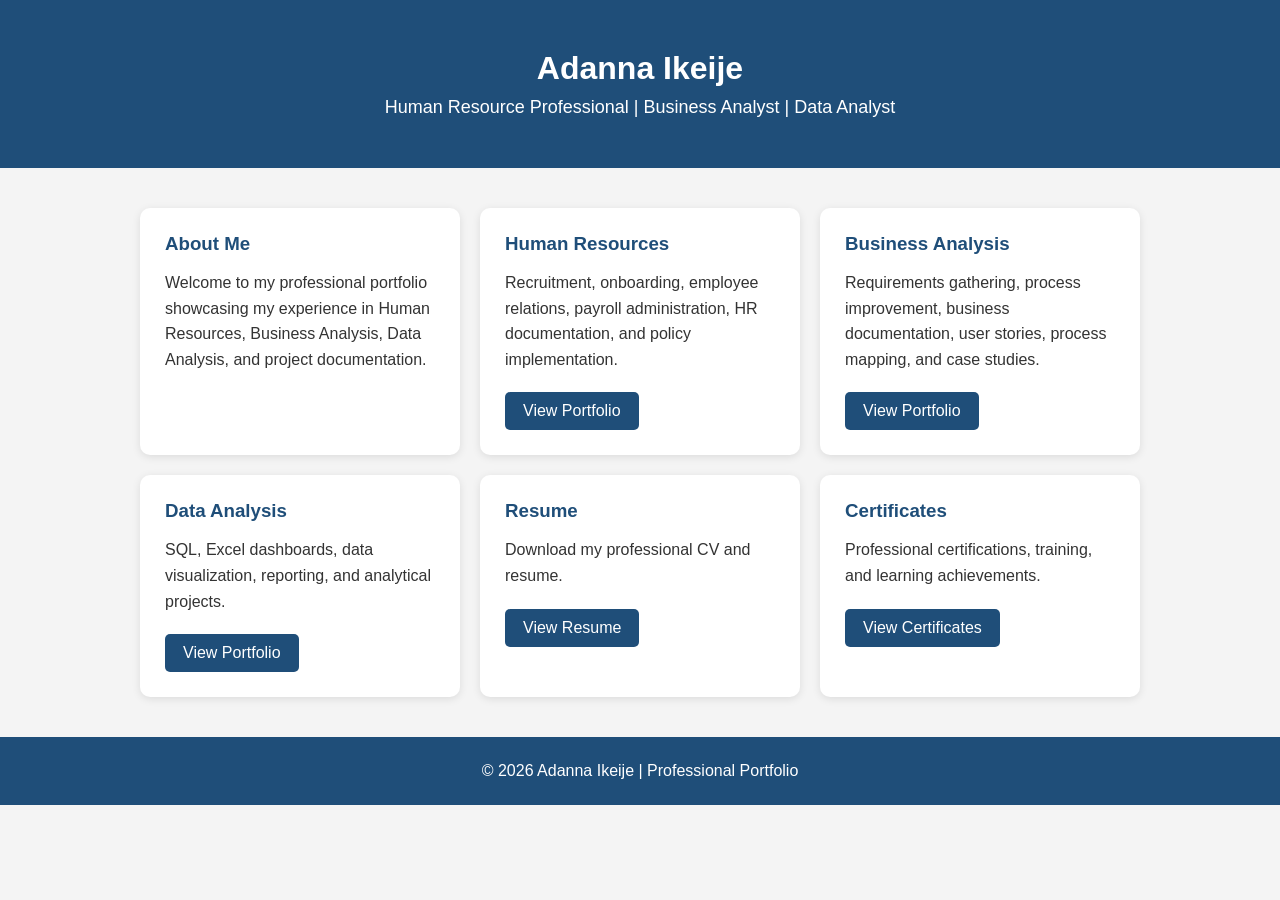
==== index.html @ 33099ebd "Create index.html" ====
<!DOCTYPE html>
<html lang="en">
<head>
    <meta charset="UTF-8">
    <meta name="viewport" content="width=device-width, initial-scale=1.0">
    <title>Adanna Ikeije | Professional Portfolio</title>

    <style>
        *{
            margin:0;
            padding:0;
            box-sizing:border-box;
        }

        body{
            font-family:Arial, Helvetica, sans-serif;
            background:#f4f4f4;
            color:#333;
        }

        header{
            background:#1f4e79;
            color:white;
            text-align:center;
            padding:50px 20px;
        }

        header h1{
            margin-bottom:10px;
        }

        header p{
            font-size:18px;
        }

        .container{
            width:90%;
            max-width:1000px;
            margin:40px auto;
        }

        .grid{
            display:grid;
            grid-template-columns:repeat(auto-fit,minmax(280px,1fr));
            gap:20px;
        }

        .card{
            background:white;
            padding:25px;
            border-radius:10px;
            box-shadow:0 2px 8px rgba(0,0,0,0.1);
        }

        .card h3{
            color:#1f4e79;
            margin-bottom:15px;
        }

        .card p{
            margin-bottom:20px;
            line-height:1.6;
        }

        .card a{
            display:inline-block;
            background:#1f4e79;
            color:white;
            padding:10px 18px;
            text-decoration:none;
            border-radius:5px;
        }

        .card a:hover{
            background:#163b5c;
        }

        footer{
            text-align:center;
            padding:25px;
            background:#1f4e79;
            color:white;
            margin-top:40px;
        }
    </style>

</head>

<body>

<header>

<h1>Adanna Ikeije</h1>

<p>
Human Resource Professional | Business Analyst | Data Analyst
</p>

</header>


<div class="container">

<div class="grid">

<div class="card">
<h3>About Me</h3>
<p>
Welcome to my professional portfolio showcasing my experience in Human Resources,
Business Analysis, Data Analysis, and project documentation.
</p>
</div>


<div class="card">
<h3>Human Resources</h3>
<p>
Recruitment, onboarding, employee relations, payroll administration,
HR documentation, and policy implementation.
</p>

<a href="Human-Resources/">
View Portfolio
</a>

</div>


<div class="card">
<h3>Business Analysis</h3>

<p>
Requirements gathering, process improvement,
business documentation, user stories, process mapping,
and case studies.
</p>

<a href="Business-Analysis/">
View Portfolio
</a>

</div>


<div class="card">
<h3>Data Analysis</h3>

<p>
SQL, Excel dashboards,
data visualization,
reporting,
and analytical projects.
</p>

<a href="Data-Analysis/">
View Portfolio
</a>

</div>


<div class="card">
<h3>Resume</h3>

<p>
Download my professional CV and resume.
</p>

<a href="Resume/">
View Resume
</a>

</div>


<div class="card">
<h3>Certificates</h3>

<p>
Professional certifications,
training,
and learning achievements.
</p>

<a href="Certificates/">
View Certificates
</a>

</div>

</div>

</div>

<footer>

<p>
© 2026 Adanna Ikeije | Professional Portfolio
</p>

</footer>

</body>

</html>
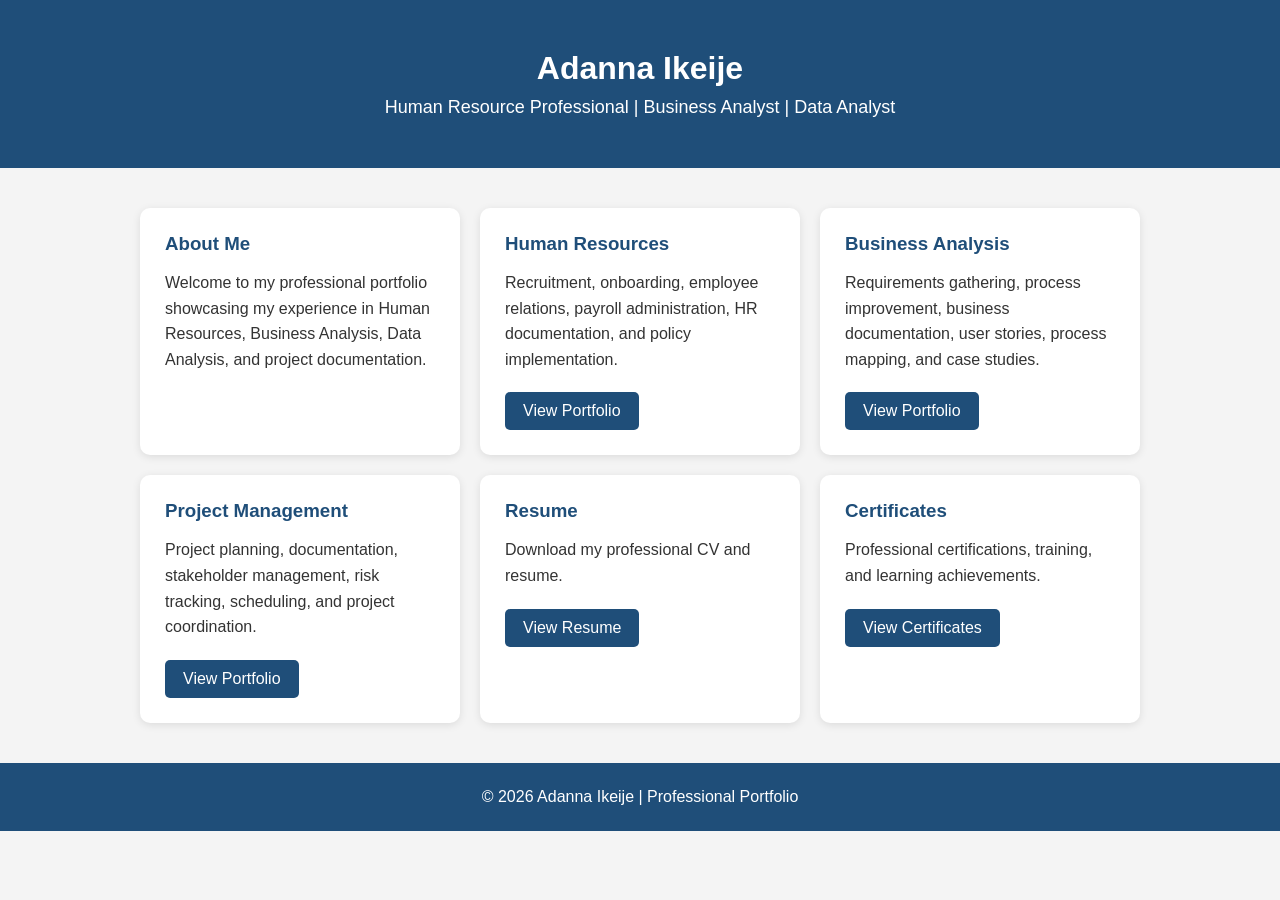
==== commit 8e0f48d8: "Update index.html" ====
--- a/index.html
+++ b/index.html
@@ -143,16 +143,14 @@
 
 
 <div class="card">
-<h3>Data Analysis</h3>
-
-<p>
-SQL, Excel dashboards,
-data visualization,
-reporting,
-and analytical projects.
-</p>
-
-<a href="Data-Analysis/">
+<h3>Project Management</h3>
+
+<p>
+Project planning, documentation, stakeholder management,
+risk tracking, scheduling, and project coordination.
+</p>
+
+<a href="Project-Management/">
 View Portfolio
 </a>
 
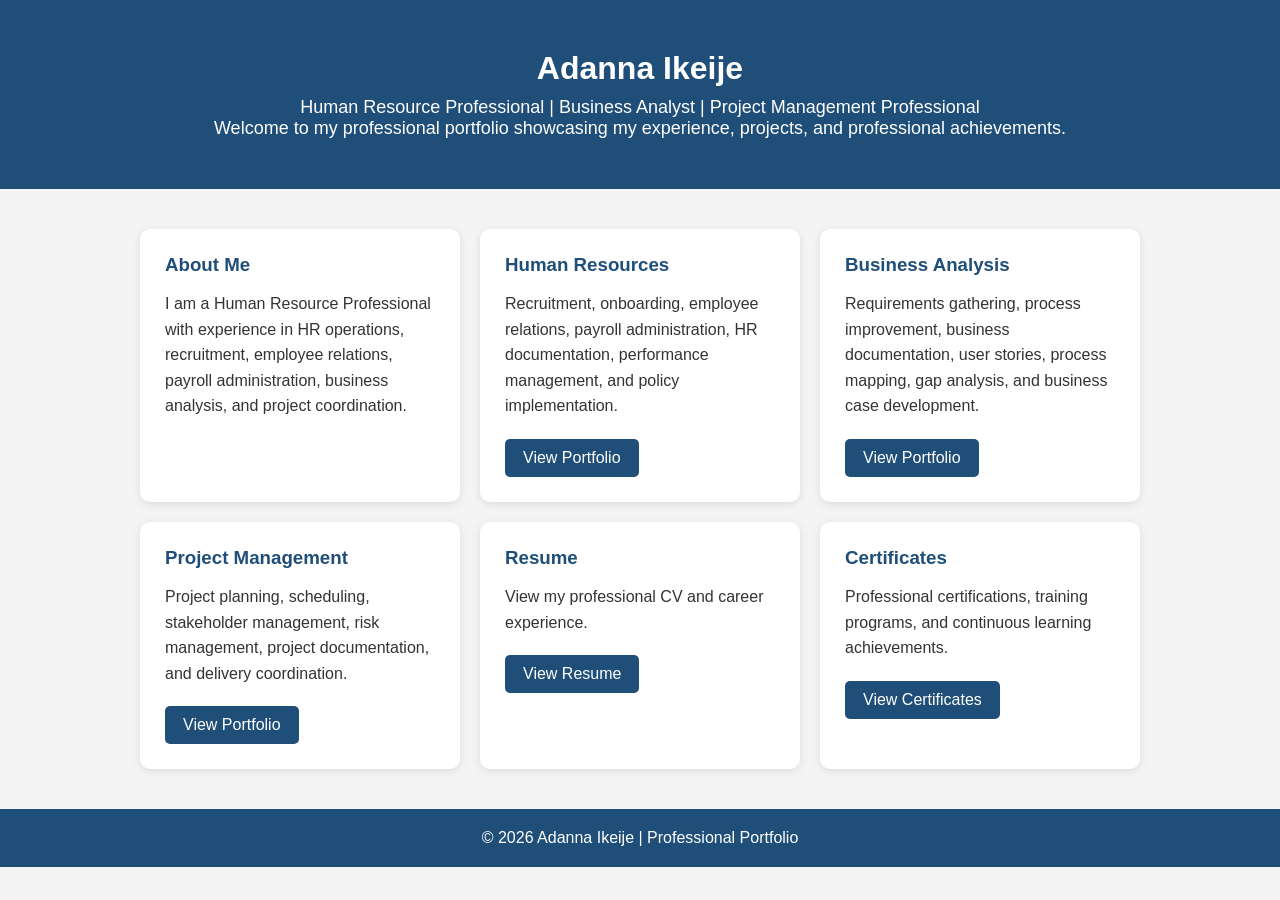
==== commit 1d3cd181: "Update index.html" ====
--- a/index.html
+++ b/index.html
@@ -1,122 +1,145 @@
 <!DOCTYPE html>
 <html lang="en">
+
 <head>
-    <meta charset="UTF-8">
-    <meta name="viewport" content="width=device-width, initial-scale=1.0">
-    <title>Adanna Ikeije | Professional Portfolio</title>
-
-    <style>
-        *{
-            margin:0;
-            padding:0;
-            box-sizing:border-box;
-        }
-
-        body{
-            font-family:Arial, Helvetica, sans-serif;
-            background:#f4f4f4;
-            color:#333;
-        }
-
-        header{
-            background:#1f4e79;
-            color:white;
-            text-align:center;
-            padding:50px 20px;
-        }
-
-        header h1{
-            margin-bottom:10px;
-        }
-
-        header p{
-            font-size:18px;
-        }
-
-        .container{
-            width:90%;
-            max-width:1000px;
-            margin:40px auto;
-        }
-
-        .grid{
-            display:grid;
-            grid-template-columns:repeat(auto-fit,minmax(280px,1fr));
-            gap:20px;
-        }
-
-        .card{
-            background:white;
-            padding:25px;
-            border-radius:10px;
-            box-shadow:0 2px 8px rgba(0,0,0,0.1);
-        }
-
-        .card h3{
-            color:#1f4e79;
-            margin-bottom:15px;
-        }
-
-        .card p{
-            margin-bottom:20px;
-            line-height:1.6;
-        }
-
-        .card a{
-            display:inline-block;
-            background:#1f4e79;
-            color:white;
-            padding:10px 18px;
-            text-decoration:none;
-            border-radius:5px;
-        }
-
-        .card a:hover{
-            background:#163b5c;
-        }
-
-        footer{
-            text-align:center;
-            padding:25px;
-            background:#1f4e79;
-            color:white;
-            margin-top:40px;
-        }
-    </style>
+
+<meta charset="UTF-8">
+<meta name="viewport" content="width=device-width, initial-scale=1.0">
+
+<title>Adanna Ikeije | Professional Portfolio</title>
+
+<style>
+
+*{
+    margin:0;
+    padding:0;
+    box-sizing:border-box;
+}
+
+body{
+    font-family:Arial, Helvetica, sans-serif;
+    background:#f4f4f4;
+    color:#333;
+}
+
+header{
+    background:#1f4e79;
+    color:white;
+    text-align:center;
+    padding:50px 20px;
+}
+
+header h1{
+    margin-bottom:10px;
+}
+
+header p{
+    font-size:18px;
+}
+
+.container{
+    width:90%;
+    max-width:1000px;
+    margin:40px auto;
+}
+
+.grid{
+    display:grid;
+    grid-template-columns:repeat(auto-fit,minmax(280px,1fr));
+    gap:20px;
+}
+
+.card{
+    background:white;
+    padding:25px;
+    border-radius:10px;
+    box-shadow:0 2px 8px rgba(0,0,0,0.1);
+}
+
+.card h3{
+    color:#1f4e79;
+    margin-bottom:15px;
+}
+
+.card p{
+    line-height:1.6;
+    margin-bottom:20px;
+}
+
+.card a{
+    display:inline-block;
+    background:#1f4e79;
+    color:white;
+    padding:10px 18px;
+    text-decoration:none;
+    border-radius:5px;
+}
+
+.card a:hover{
+    background:#163b5c;
+}
+
+footer{
+    background:#1f4e79;
+    color:white;
+    text-align:center;
+    padding:20px;
+    margin-top:40px;
+}
+
+</style>
 
 </head>
 
+
 <body>
 
+
 <header>
 
 <h1>Adanna Ikeije</h1>
 
 <p>
-Human Resource Professional | Business Analyst | Data Analyst
+Human Resource Professional | Business Analyst | Project Management Professional
+</p>
+
+<p>
+Welcome to my professional portfolio showcasing my experience,
+projects, and professional achievements.
 </p>
 
 </header>
 
 
+
 <div class="container">
 
 <div class="grid">
 
-<div class="card">
+
+
+<div class="card">
+
 <h3>About Me</h3>
-<p>
-Welcome to my professional portfolio showcasing my experience in Human Resources,
-Business Analysis, Data Analysis, and project documentation.
-</p>
-</div>
-
-
-<div class="card">
+
+<p>
+I am a Human Resource Professional with experience in HR operations,
+recruitment, employee relations, payroll administration, business analysis,
+and project coordination.
+</p>
+
+</div>
+
+
+
+
+<div class="card">
+
 <h3>Human Resources</h3>
+
 <p>
 Recruitment, onboarding, employee relations, payroll administration,
-HR documentation, and policy implementation.
+HR documentation, performance management, and policy implementation.
 </p>
 
 <a href="Human-Resources/">
@@ -126,13 +149,17 @@
 </div>
 
 
-<div class="card">
+
+
+
+<div class="card">
+
 <h3>Business Analysis</h3>
 
 <p>
 Requirements gathering, process improvement,
 business documentation, user stories, process mapping,
-and case studies.
+gap analysis, and business case development.
 </p>
 
 <a href="Business-Analysis/">
@@ -142,12 +169,17 @@
 </div>
 
 
-<div class="card">
+
+
+
+<div class="card">
+
 <h3>Project Management</h3>
 
 <p>
-Project planning, documentation, stakeholder management,
-risk tracking, scheduling, and project coordination.
+Project planning, scheduling, stakeholder management,
+risk management, project documentation,
+and delivery coordination.
 </p>
 
 <a href="Project-Management/">
@@ -157,11 +189,15 @@
 </div>
 
 
-<div class="card">
+
+
+
+<div class="card">
+
 <h3>Resume</h3>
 
 <p>
-Download my professional CV and resume.
+View my professional CV and career experience.
 </p>
 
 <a href="Resume/">
@@ -171,13 +207,16 @@
 </div>
 
 
-<div class="card">
+
+
+
+<div class="card">
+
 <h3>Certificates</h3>
 
 <p>
-Professional certifications,
-training,
-and learning achievements.
+Professional certifications, training programs,
+and continuous learning achievements.
 </p>
 
 <a href="Certificates/">
@@ -186,9 +225,14 @@
 
 </div>
 
-</div>
-
-</div>
+
+
+</div>
+
+</div>
+
+
+
 
 <footer>
 
@@ -198,6 +242,7 @@
 
 </footer>
 
+
 </body>
 
 </html>
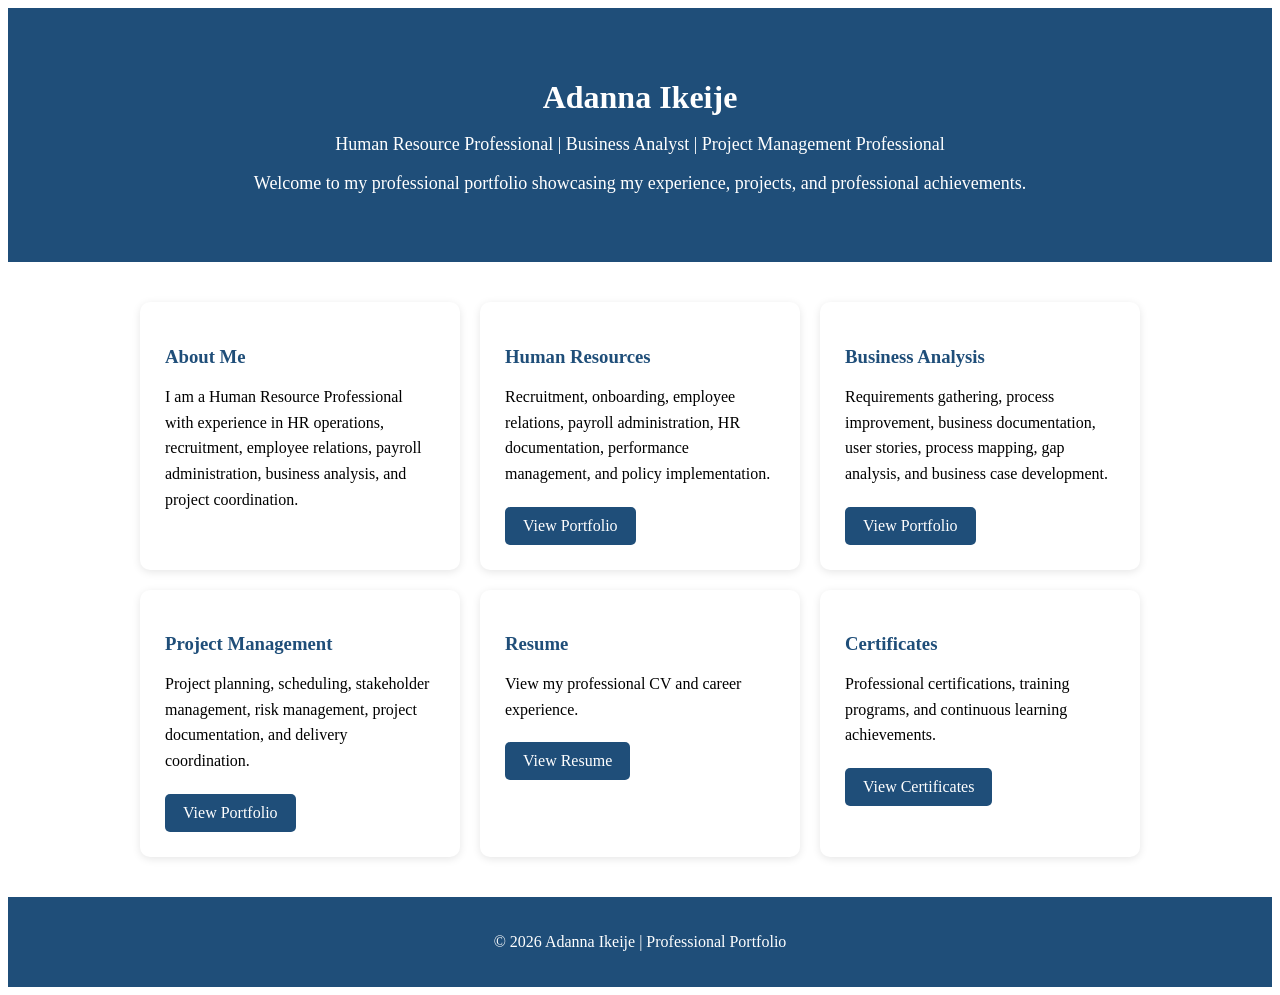
==== commit 0c4fdb7a: "Update index.html" ====
--- a/index.html
+++ b/index.html
@@ -10,10 +10,7 @@
 
 <style>
 
-*{
-    margin:0;
-    padding:0;
-    box-sizing:border-box;
+<link rel="stylesheet" href="style.css">
 }
 
 body{
--- a/style.css
+++ b/style.css
@@ -0,0 +1,123 @@
+/* General Styles */
+*{
+    margin:0;
+    padding:0;
+    box-sizing:border-box;
+}
+
+body{
+    font-family:Arial, Helvetica, sans-serif;
+    background:#f4f4f4;
+    color:#333;
+    line-height:1.6;
+}
+
+/* Header */
+header{
+    background:#1f4e79;
+    color:#fff;
+    text-align:center;
+    padding:50px 20px;
+}
+
+header h1{
+    font-size:2.5rem;
+    margin-bottom:10px;
+}
+
+header p{
+    font-size:1.1rem;
+}
+
+/* Layout */
+.container{
+    width:90%;
+    max-width:1000px;
+    margin:40px auto;
+}
+
+/* Cards */
+.card{
+    background:#fff;
+    border-radius:10px;
+    padding:25px;
+    margin-bottom:25px;
+    box-shadow:0 2px 10px rgba(0,0,0,0.1);
+}
+
+.card h2,
+.card h3{
+    color:#1f4e79;
+    margin-bottom:15px;
+}
+
+/* Lists */
+ul{
+    list-style:none;
+    padding:0;
+}
+
+li{
+    margin:12px 0;
+}
+
+/* Links */
+a{
+    color:#1f4e79;
+    text-decoration:none;
+    font-weight:bold;
+}
+
+a:hover{
+    text-decoration:underline;
+}
+
+/* Buttons */
+.button,
+.card a.button{
+    display:inline-block;
+    background:#1f4e79;
+    color:#fff;
+    padding:10px 20px;
+    border-radius:5px;
+    text-decoration:none;
+    transition:0.3s;
+}
+
+.button:hover,
+.card a.button:hover{
+    background:#163b5c;
+    text-decoration:none;
+}
+
+/* Back Link */
+.back{
+    display:inline-block;
+    margin-top:20px;
+}
+
+/* Footer */
+footer{
+    background:#1f4e79;
+    color:#fff;
+    text-align:center;
+    padding:20px;
+    margin-top:40px;
+}
+
+/* Responsive Design */
+@media (max-width:768px){
+
+header h1{
+    font-size:2rem;
+}
+
+.container{
+    width:95%;
+}
+
+.card{
+    padding:20px;
+}
+
+}
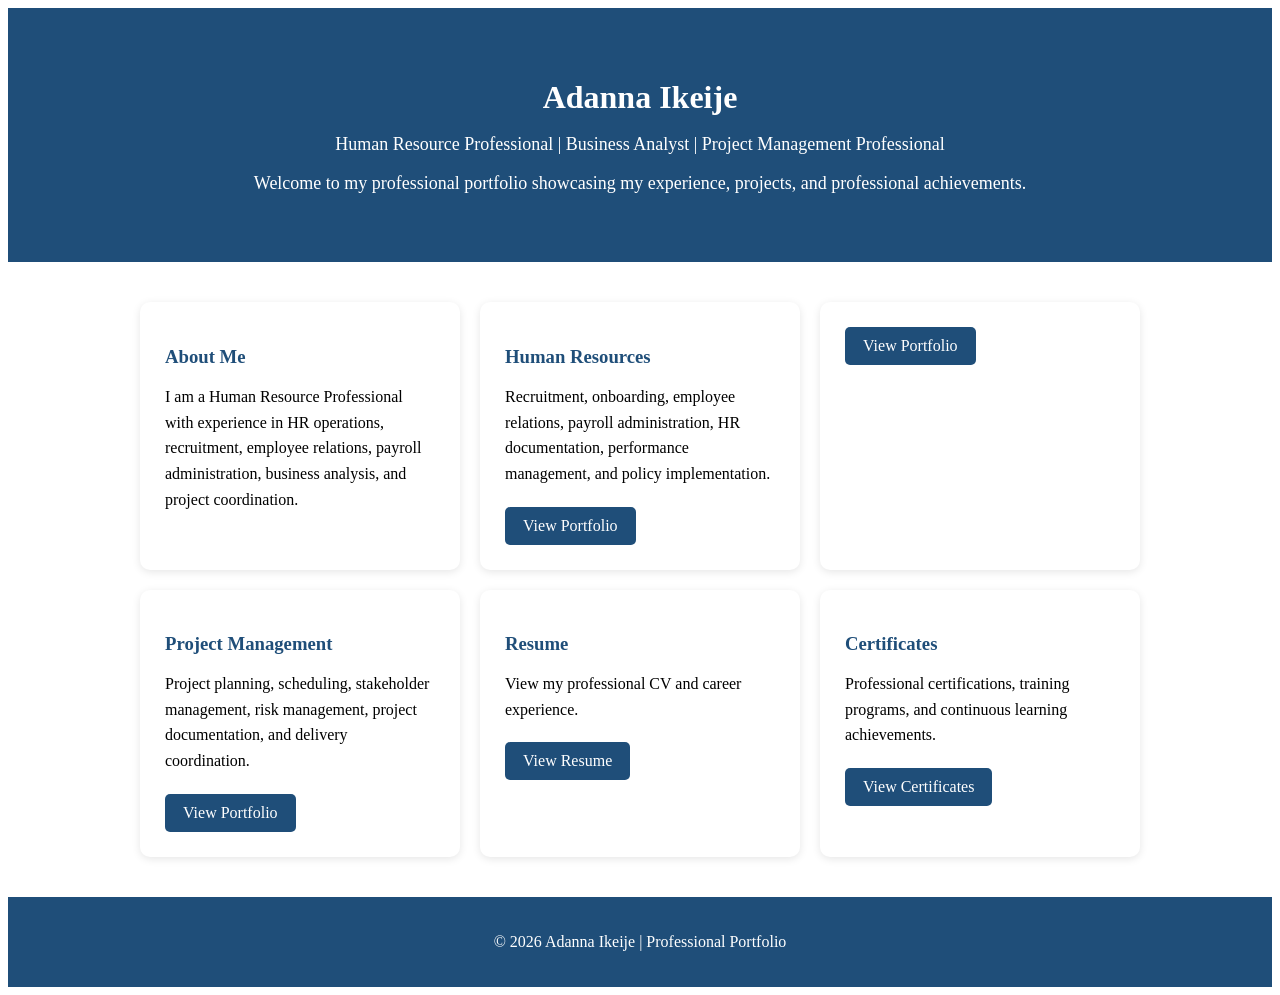
==== commit 189ac514: "Update index.html" ====
--- a/index.html
+++ b/index.html
@@ -151,14 +151,6 @@
 
 <div class="card">
 
-<h3>Business Analysis</h3>
-
-<p>
-Requirements gathering, process improvement,
-business documentation, user stories, process mapping,
-gap analysis, and business case development.
-</p>
-
 <a href="Business-Analysis/">
 View Portfolio
 </a>
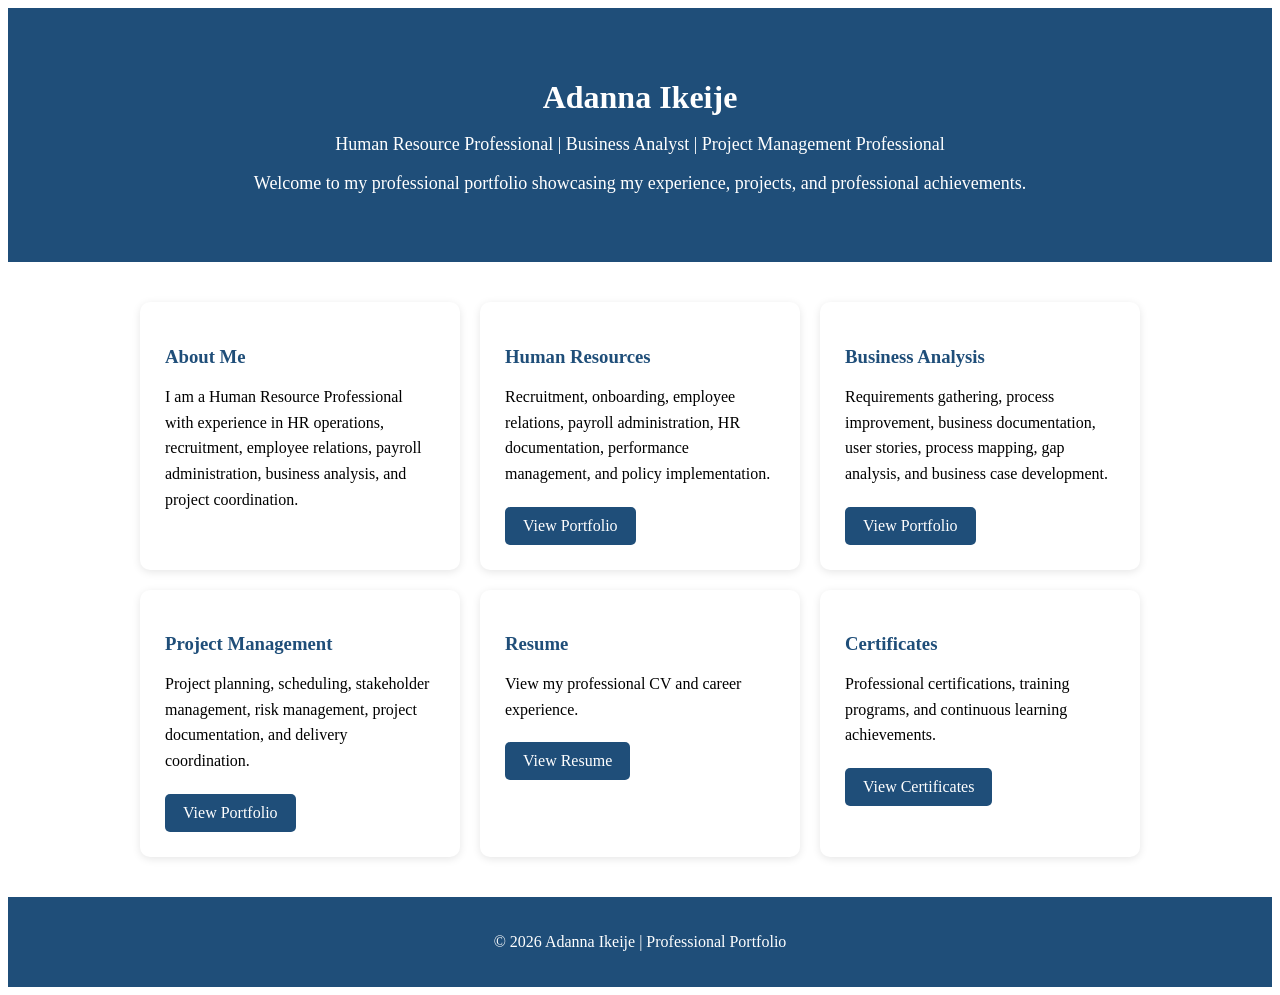
==== commit 07078724: "Update index.html" ====
--- a/index.html
+++ b/index.html
@@ -151,14 +151,19 @@
 
 <div class="card">
 
+<h3>Business Analysis</h3>
+
+<p>
+Requirements gathering, process improvement,
+business documentation, user stories, process mapping,
+gap analysis, and business case development.
+</p>
+
 <a href="Business-Analysis/">
 View Portfolio
 </a>
 
 </div>
-
-
-
 
 
 <div class="card">
